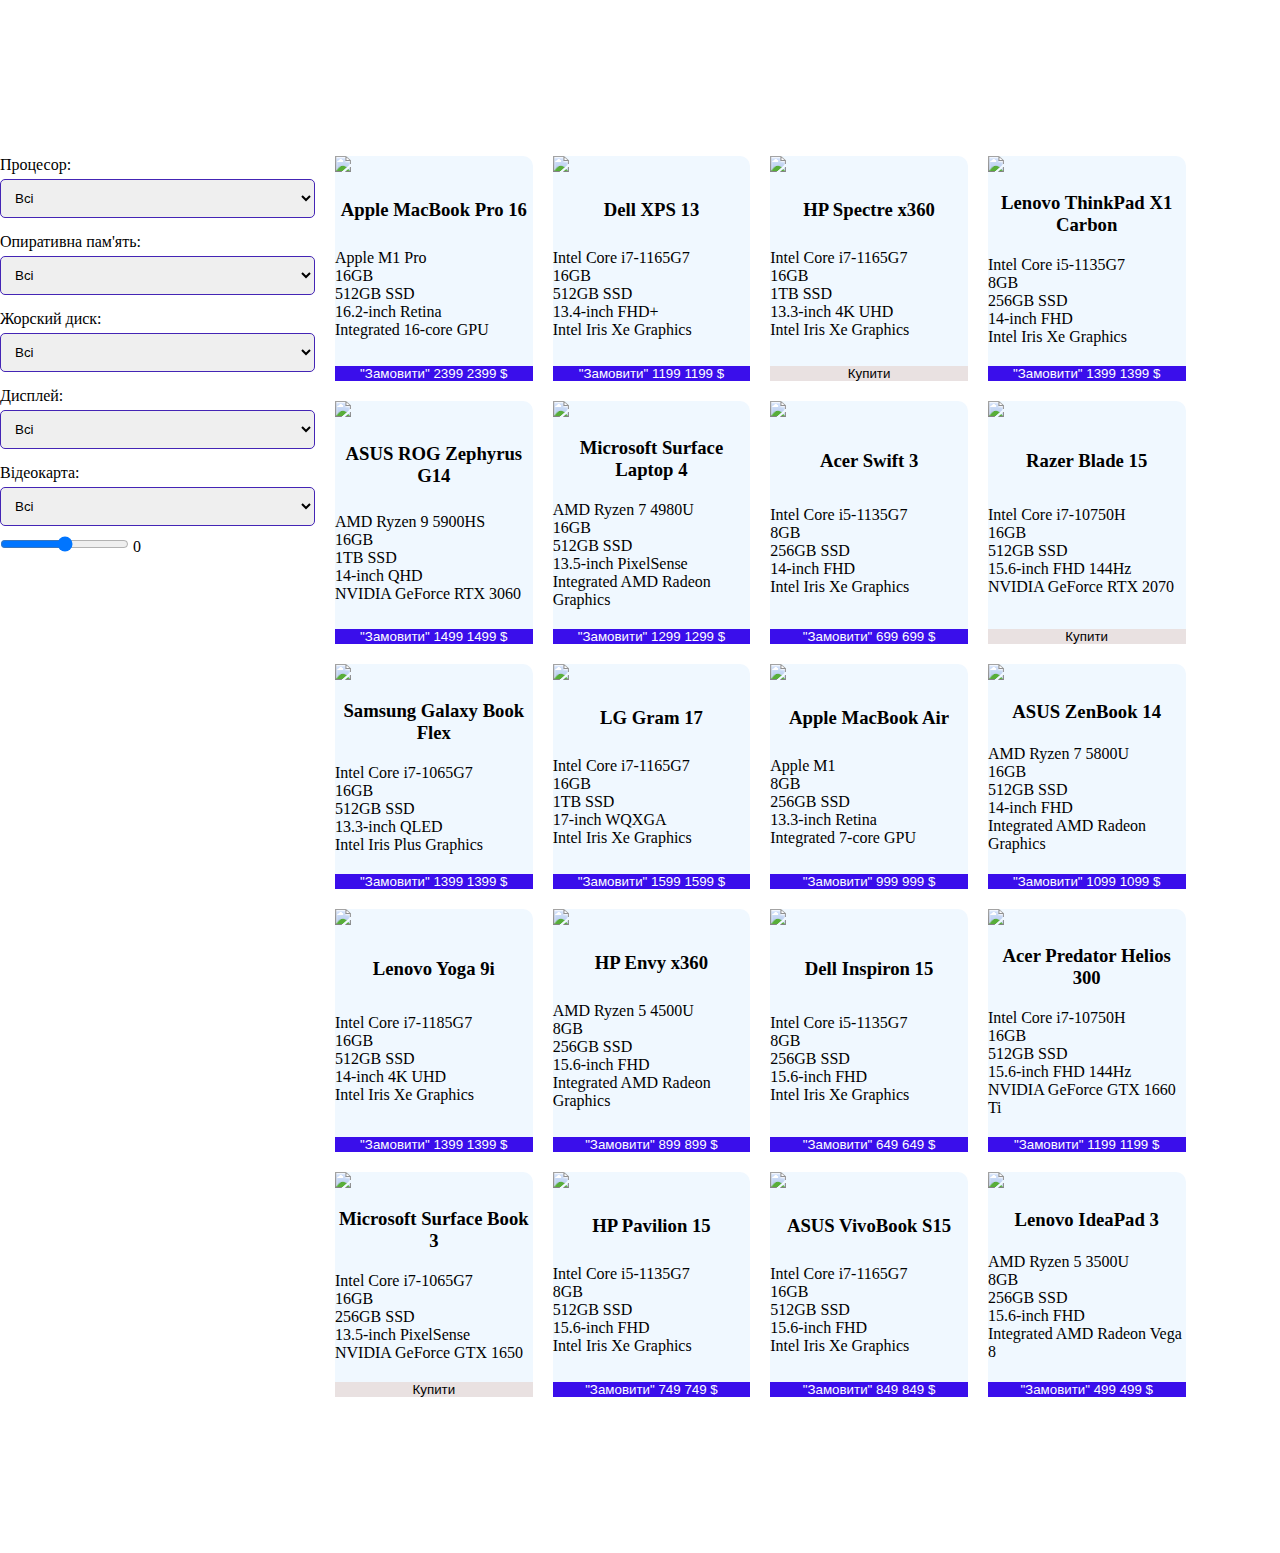
==== index.html @ 101f8d32 "first commit" ====
<!DOCTYPE html>
<html lang="en">
<head>
    <meta charset="UTF-8">
    <meta name="viewport" content="width=device-width, initial-scale=1.0">
    <title>Document</title>
    <link rel="stylesheet" href="./src/style/css/main.css"/>
</head>
<body>
    <header class="header"></header>
    <div class="aside">
        <div class="selectFilter">
        <label for="processorFilter">Процесор:</label>
        <select name="processorFilter" id="processorFilter">
            <option value="all">Всі</option>
        </select>
        <label for="ramFilter">Опиративна пам'ять:</label>
        <select name="ramFilter" id="ramFilter">
            <option value="all">Всі</option>
        </select>
        <label for="storageFilter">Жорский диск:</label>
        <select name="storageFilter" id="storageFilter">
            <option value="all">Всі</option>
        </select>
        <label for="displayFilter">Дисплей:</label>
        <select name="displayFilter" id="displayFilter">
            <option value="all">Всі</option>
        </select>
        <label for="graphicsFilter">Відеокарта:</label>
        <select name="graphicsFilter" id="graphicsFilter">
            <option value="all">Всі</option>
        </select>
        </div>
        <div>
            <label for="priceFilter"></label>
            <input type="range" id="priceFilter" min="0" max="3000" step="1">
            <span id="priceValue">0</span>
        </div>
    </div>

    <main class="main">
        <div class="goods_container"></div>
    </main>
    <footer class="footer"></footer>
    <script src="./index.js" type="module"></script>
</body>
</html>
---- src/style/css/main.css ----
* {
  margin: 0;
  padding: 0;
  list-style: none;
  text-decoration: none;
  box-sizing: border-box;
}

body {
  width: 100vw;
  display: grid;
  grid-auto-columns: 1fr;
  grid-template-columns: 0.5fr 1.5fr;
  grid-template-rows: 0.5fr 4fr 0.5fr;
  gap: 1px 20px;
  grid-template-areas: "header header" "aside main" "footer footer";
  align-items: stretch;
}

.header {
  grid-area: header;
}

.footer {
  grid-area: footer;
}

.aside {
  grid-area: aside;
}

.main {
  grid-area: main;
}

.goods_container {
  width: 90%;
  display: grid;
  grid-template-columns: repeat(4, 1fr);
  gap: 20px;
}
.goods_container .card {
  border-radius: 10px;
  background-color: aliceblue;
  box-shadow: 3.4px 3.4px 6.5px rgba(164, 197, 164, 0.827) overflow hidden;
  display: flex;
  flex-direction: column;
  gap: 20px;
  justify-content: space-between;
}
.goods_container img {
  width: 100%;
}
.goods_container h3 {
  text-align: center;
}
.goods_container .buyBtn {
  background-color: #3a0eeb;
  border: none;
  padding: 10px 15 px;
  color: white;
  cursor: pointer;
  transition: background-color 0.3s ease;
  transition: display 0.4s ease-in;
}
.goods_container .buyBtn:disabled {
  background-color: rgb(233, 225, 225);
  color: black;
  cursor: no-drop;
}
.goods_container .buyBtn:hover {
  background-color: #5e60ca;
}

.selectFilter {
  display: flex;
  flex-direction: column;
  gap: 5px;
}

select {
  margin-bottom: 10px;
  border: 1px solid #4425b5;
  border-radius: 5px;
  padding: 10px;
  display: flex;
  align-items: center;
  justify-content: center;
}/*# sourceMappingURL=main.css.map */
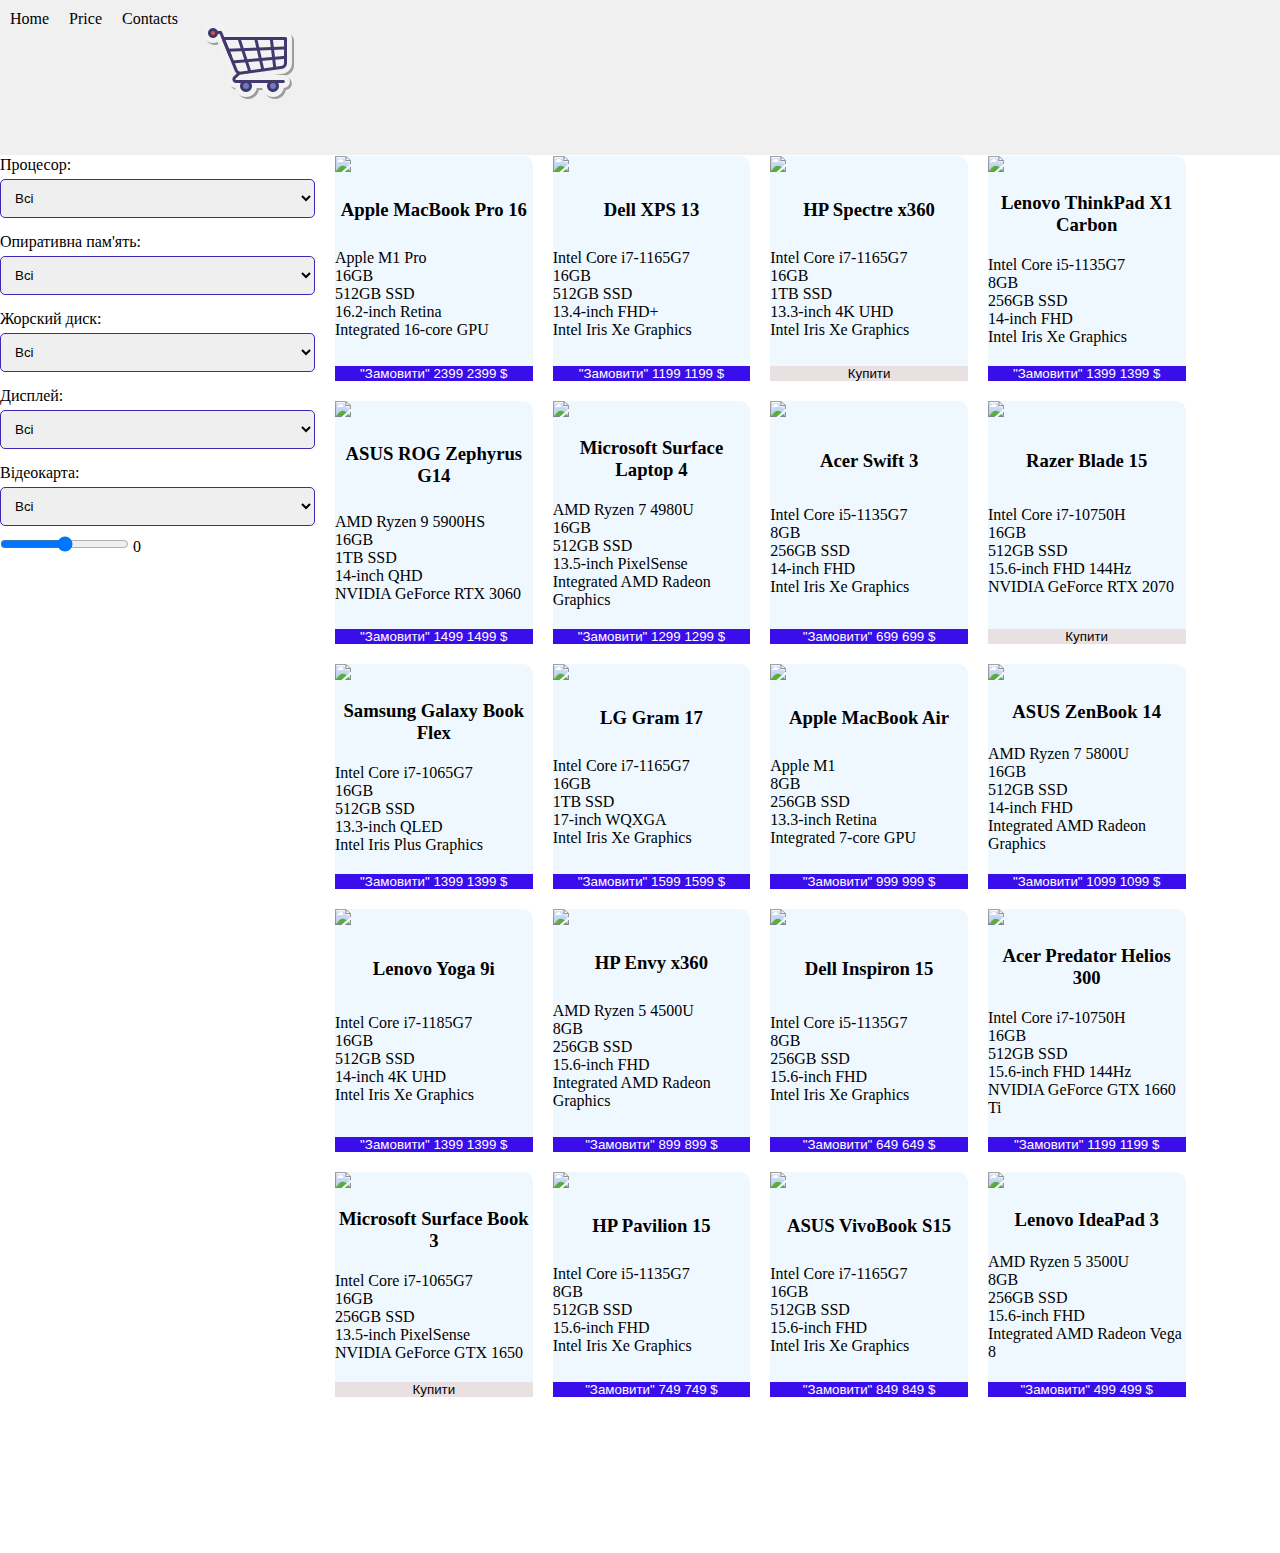
==== commit 8d982d53: "apgrede add cart and update index" ====
--- a/index.html
+++ b/index.html
@@ -7,7 +7,37 @@
     <link rel="stylesheet" href="./src/style/css/main.css"/>
 </head>
 <body>
-    <header class="header"></header>
+    <!-- <li><a href="./index.html"><img src="./src/style/img/logo.png" alt="logo"></a></li> -->
+
+    <header class="header">
+        <nav>
+            <div class="nav-menu">
+                <ul>
+                    <li><a href="./index.html">Home</a></li>
+                    <li><a href="./price.html">Price</a></li>
+                    <li><a href="./contacts.html">Contacts</a></li>
+                    <li class="cart-icon">
+                        <a href="#" id="cart-btn"><img src="./src/style/img/cart.png" alt="cart"></a>
+                    </li>
+                </ul>
+            </div>
+        </nav>
+    </header>
+
+    <div id="cart-modal" class="cart-modal">
+        <div class="cart-content">
+            <span id="close-cart">&times;</span>
+            <h2>Ваш кошик</h2>
+            <div id="cart-items"></div>
+            <button id="clear-cart">Clear</button>
+        </div>
+    </div>
+    
+ 
+    
+ 
+    
+   
     <div class="aside">
         <div class="selectFilter">
         <label for="processorFilter">Процесор:</label>
--- a/src/style/css/main.css
+++ b/src/style/css/main.css
@@ -20,6 +20,100 @@
 .header {
   grid-area: header;
 }
+
+/* Заголовок */
+.header {
+  background-color: #f0f0f0;
+  padding: 10px;
+}
+
+.nav-menu {
+  display: flex;
+  justify-content: space-between;
+  align-items: center;
+}
+
+.nav-menu ul {
+  list-style-type: none;
+  margin: 0;
+  padding: 0;
+  display: flex;
+  gap: 20px;
+}
+
+.nav-menu ul li {
+  display: inline;
+}
+
+.nav-menu ul li a {
+  text-decoration: none;
+  color: #000;
+  font-size: 16px;
+}
+
+/* Модальне вікно */
+.cart-modal {
+  display: none;
+  position: fixed;
+  z-index: 1000;
+  left: 0;
+  top: 0;
+  width: 100%;
+  height: 100%;
+  overflow: auto;
+  background-color: rgba(0, 0, 0, 0.4);
+}
+
+.cart-content {
+  background-color: #fefefe;
+  margin: 15% auto;
+  padding: 20px;
+  border: 1px solid #888;
+  width: 80%;
+  max-width: 400px;
+  position: relative;
+}
+
+#close-cart {
+  color: #aaa;
+  float: right;
+  font-size: 28px;
+  font-weight: bold;
+  cursor: pointer;
+}
+
+#close-cart:hover,
+#close-cart:focus {
+  color: black;
+  text-decoration: none;
+  cursor: pointer;
+}
+
+/* Стилі для товарів в кошику */
+.cart-item {
+  display: flex;
+  justify-content: space-between;
+  align-items: center;
+  margin-bottom: 10px;
+}
+
+.cart-item-name {
+  flex: 1;
+}
+
+.cart-item-quantity {
+  display: flex;
+  align-items: center;
+  gap: 10px;
+}
+
+.cart-item-quantity button {
+  width: 20px;
+  height: 20px;
+  cursor: pointer;
+}
+
+
 
 .footer {
   grid-area: footer;
@@ -86,4 +180,7 @@
   display: flex;
   align-items: center;
   justify-content: center;
-}/*# sourceMappingURL=main.css.map */+}/*# sourceMappingURL=main.css.map */
+
+
+
